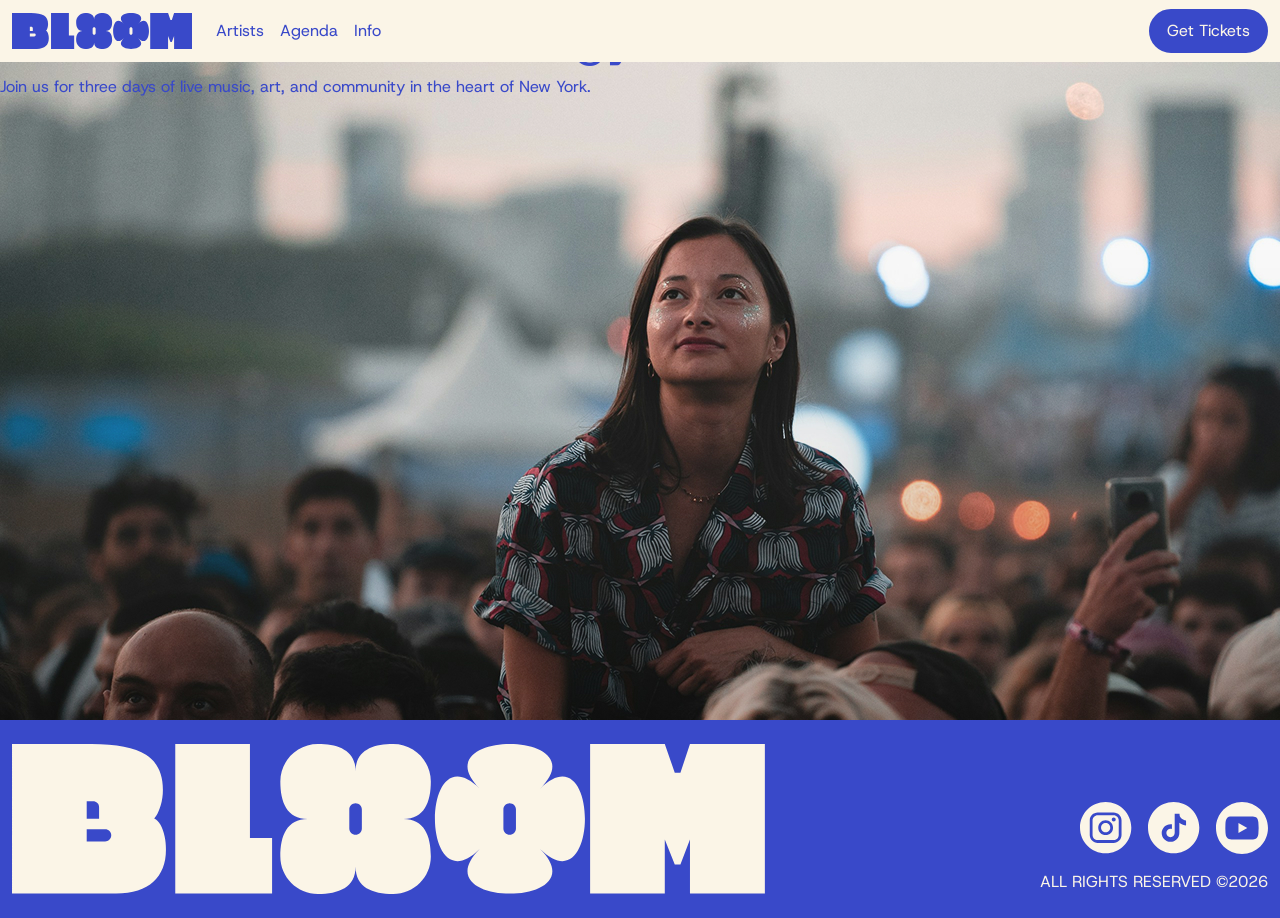
==== index.html @ 9904cdd7 "test message" ====
<!DOCTYPE html>
<html lang="en">
<head>
    <meta charset="UTF-8">
    <meta name="viewport" content="width=device-width, initial-scale=1.0">
    <title>Bloom Festival</title>
    <link rel="stylesheet" href="https://cdn.jsdelivr.net/npm/bootstrap@5.3.0/dist/css/bootstrap.min.css">
    <link rel="stylesheet" href="./css/styles.css">
</head>

<body>

  <!-- Nav -->
  <nav class="navbar navbar-expand-lg">
  <div class="container-fluid">
    <a class="navbar-brand" href="./index.html">
      <img  src="./assets/logo-sm-inverse.svg" alt="Bloom Festival logo">
    </a>
    <button class="navbar-toggler" type="button" data-bs-toggle="collapse" data-bs-target="#navbarNavAltMarkup" aria-controls="navbarNavAltMarkup" aria-expanded="false" aria-label="Toggle navigation">
      <span>
        <img class="icon-menu" src="./assets/menu-icon.svg" alt="Menu">
      </span>
    </button>
    <div class="collapse navbar-collapse" id="navbarNavAltMarkup">
      <div class="navbar-nav">
        <a class="nav-link" href="./artists.html">Artists</a>
        <a class="nav-link" href="./agenda.html">Agenda</a>
        <a class="nav-link" href="./info.html">Info</a>
      </div>
    </div>
  </div>
  <a class="navbar-button btn btn-primary" href="./tickets.html">Get Tickets</a>
</nav>

<!-- Main -->

<main>
  <section class="hero">
    <div class="hero-content">
      <h1 class="display-4">Music. Sun. Good energy.</h1>
      <p>Join us for three days of live music, art, and community in the heart of New York.</p>
    </div>
  </section>
</main>


<!-- Footer -->
<footer class="footer">
    <div class="container-fluid">
      <img class="footer-logo" src="./assets/logo-lg.svg" alt="Bloom Festival Logo">
      <div class="footer-content">
        <div class="social-icons">
          <img src="./assets/icon-instagram.svg" alt="Instagram">
          <img src="/assets/icon-tiktok.svg" alt="Tik Tok">
          <img src="./assets/icon-youtube.svg" alt="Youtube">
        </div>
        <p>ALL RIGHTS RESERVED ©2026</p>
      </div>
    </div>
</footer>

<script src="https://cdn.jsdelivr.net/npm/bootstrap@5.3.0/dist/js/bootstrap.bundle.min.js"></script>
</body>    
</html>
---- css/styles.css ----
/* Google Fonts font */

@import url('https://fonts.googleapis.com/css2?family=Host+Grotesk:ital,wght@0,300..800;1,300..800&display=swap');

/* Reset */

* {
  margin: 0;
  padding: 0;
  box-sizing: border-box;
}

/* Tokens */

:root {
    --color-bg: #FBF5E7;
    --color-bg-inverse: #3949C9;
    --color-text: #3949C9;
    --color-text-muted: #575757;
    --color-text-inverse: #FBF5E7;
    --color-border-inverse: #3949C9;
    --font-primary: "Host Grotesk", sans-serif;
    --border-radius-pill: 999px;
    --spacing-sm: 0.5rem;
    --spacing-md: 1rem;
    --spacing-lg: 1.5rem;
}

/* Body */

body {
    background-color: var(--color-bg);
    font-family: var(--font-primary);
    color: var(--color-text);
}

/* Button Primary */
.btn-primary {
    background-color: var(--color-bg-inverse);
    color: var(--color-text-inverse);
    font-family: var(--font-primary);
    padding: var(--spacing-sm) var(--spacing-md);
    border-radius: var(--border-radius-pill); 
    border: solid 2px var(--color-border-inverse);
    text-wrap: nowrap;
}

.btn-primary:hover {
    background-color: var(--color-bg);
    color: var(--color-text);
}

/* Nav */

.navbar {
    background-color: var(--color-bg);
    position: absolute;
}

.nav-link {
    color: var(--color-text);
    text-align: center;
}

.nav-link:hover {
    text-decoration: underline;
    color: var(--color-text);
}

.navbar-button {
    width: 100%;
    margin-top: var(--spacing-sm);
    border-radius: 0;
}

.navbar-toggler {
    padding: 0;
    border: none;
}

.navbar-toggler:focus{
    border: none;
    box-shadow: none;
}



@media (min-width: 1024px){
    .navbar {
        width: 100%;
    }

    .navbar-button {
        width: auto;
    }

    .navbar-button {
        border-radius: var(--border-radius-pill);
        margin-right: 12px;
        margin-top: 0;
    }
}

/* Footer */

.footer {
    background-color: var(--color-bg-inverse);
    padding: var(--spacing-lg) 0;
}

.footer-logo {
    width: 100%;
}

.footer-content{
    display: flex;
    flex-direction: column;
    justify-content: center;
    padding-top: var(--spacing-md);
}

.social-icons{
    display: flex;
    flex-direction: row;
    gap: var(--spacing-md);
    align-items: center;
    justify-content: center;
}

.footer-content p{
    color: var(--color-text-inverse);
    margin-top: var(--spacing-md);
    text-align: center;
    margin-bottom: 0;
}

@media (min-width: 1024px) {
    .footer .container-fluid {
        display: flex;
        direction: row;
        justify-content: space-between;
        align-items: flex-end;
    }

    .footer-logo{
        width: 60%;
    }

    .footer-content {
        align-items: flex-end;
        padding-top: 0;
    }

    .footer-content p {
        text-align: right;
    }
}

.hero {
    background-image: url(../assets/home-hero-image.jpg);
    height: 80vh;
}
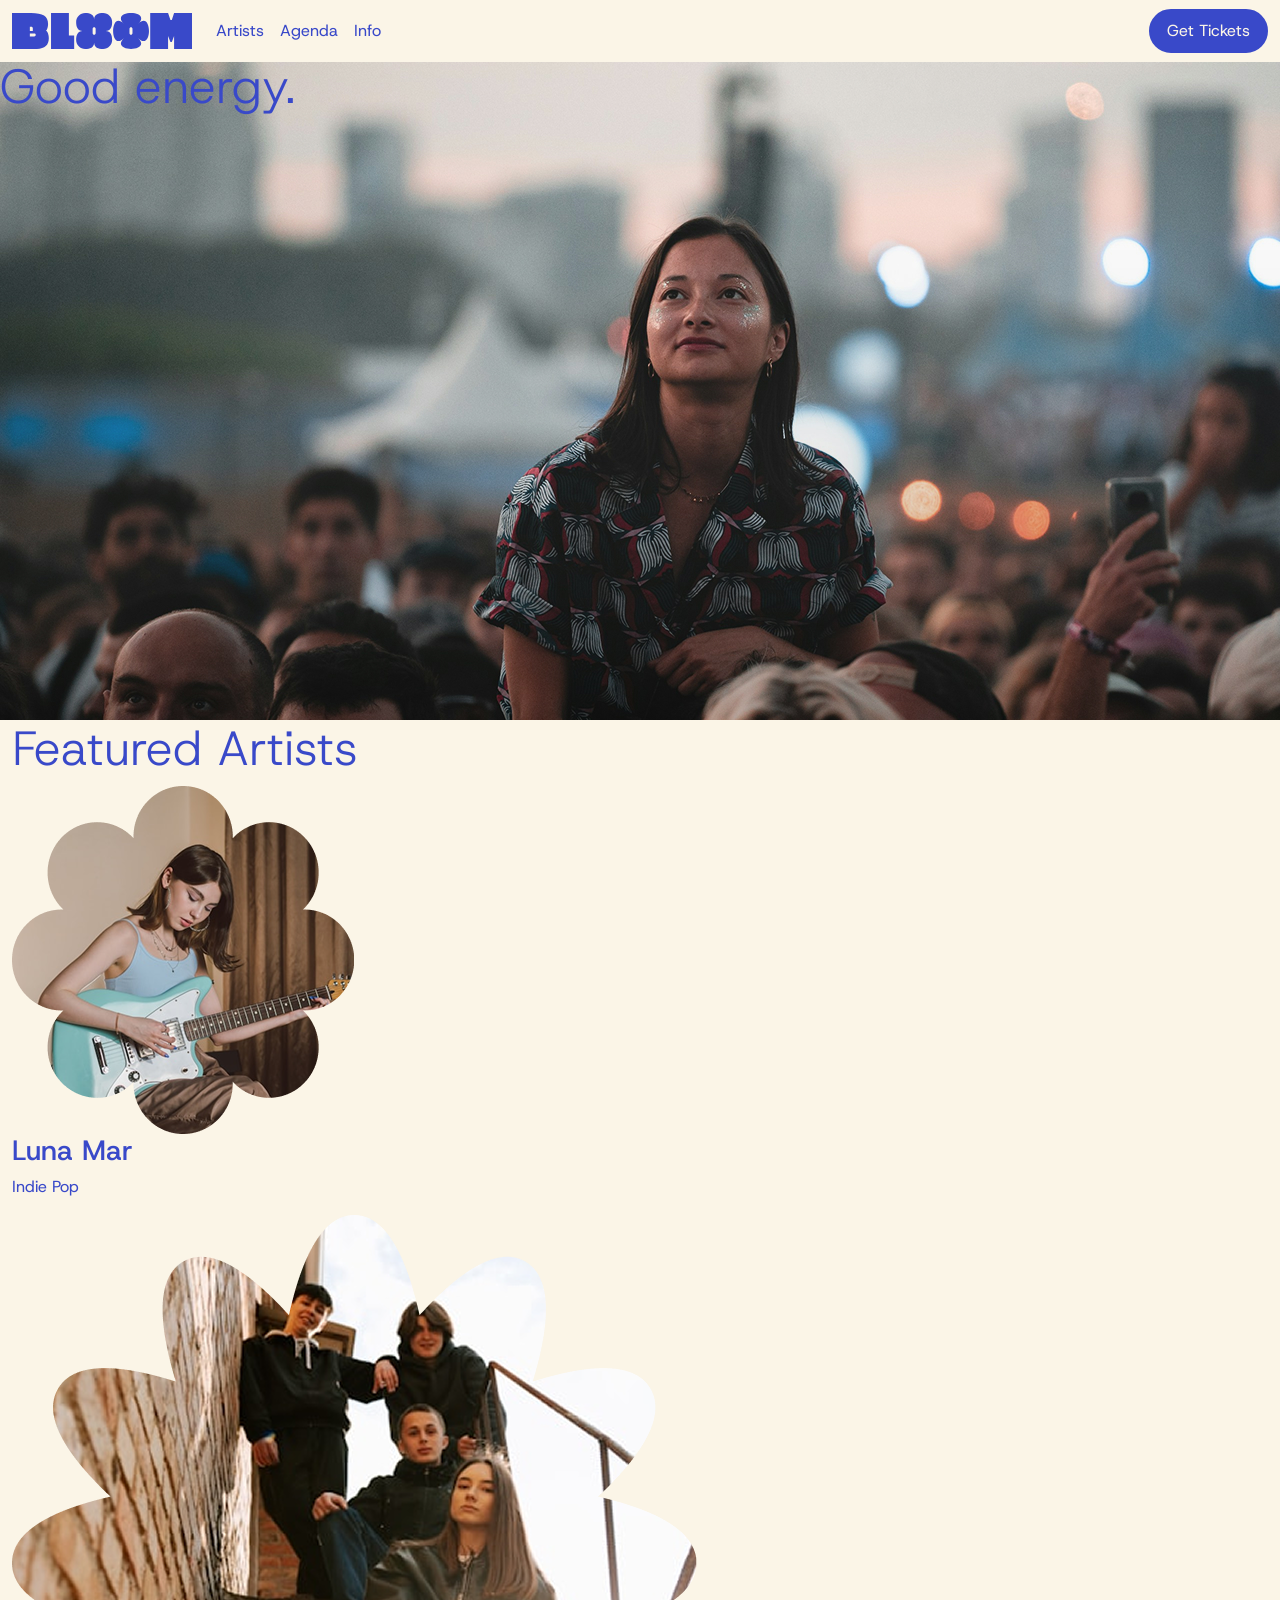
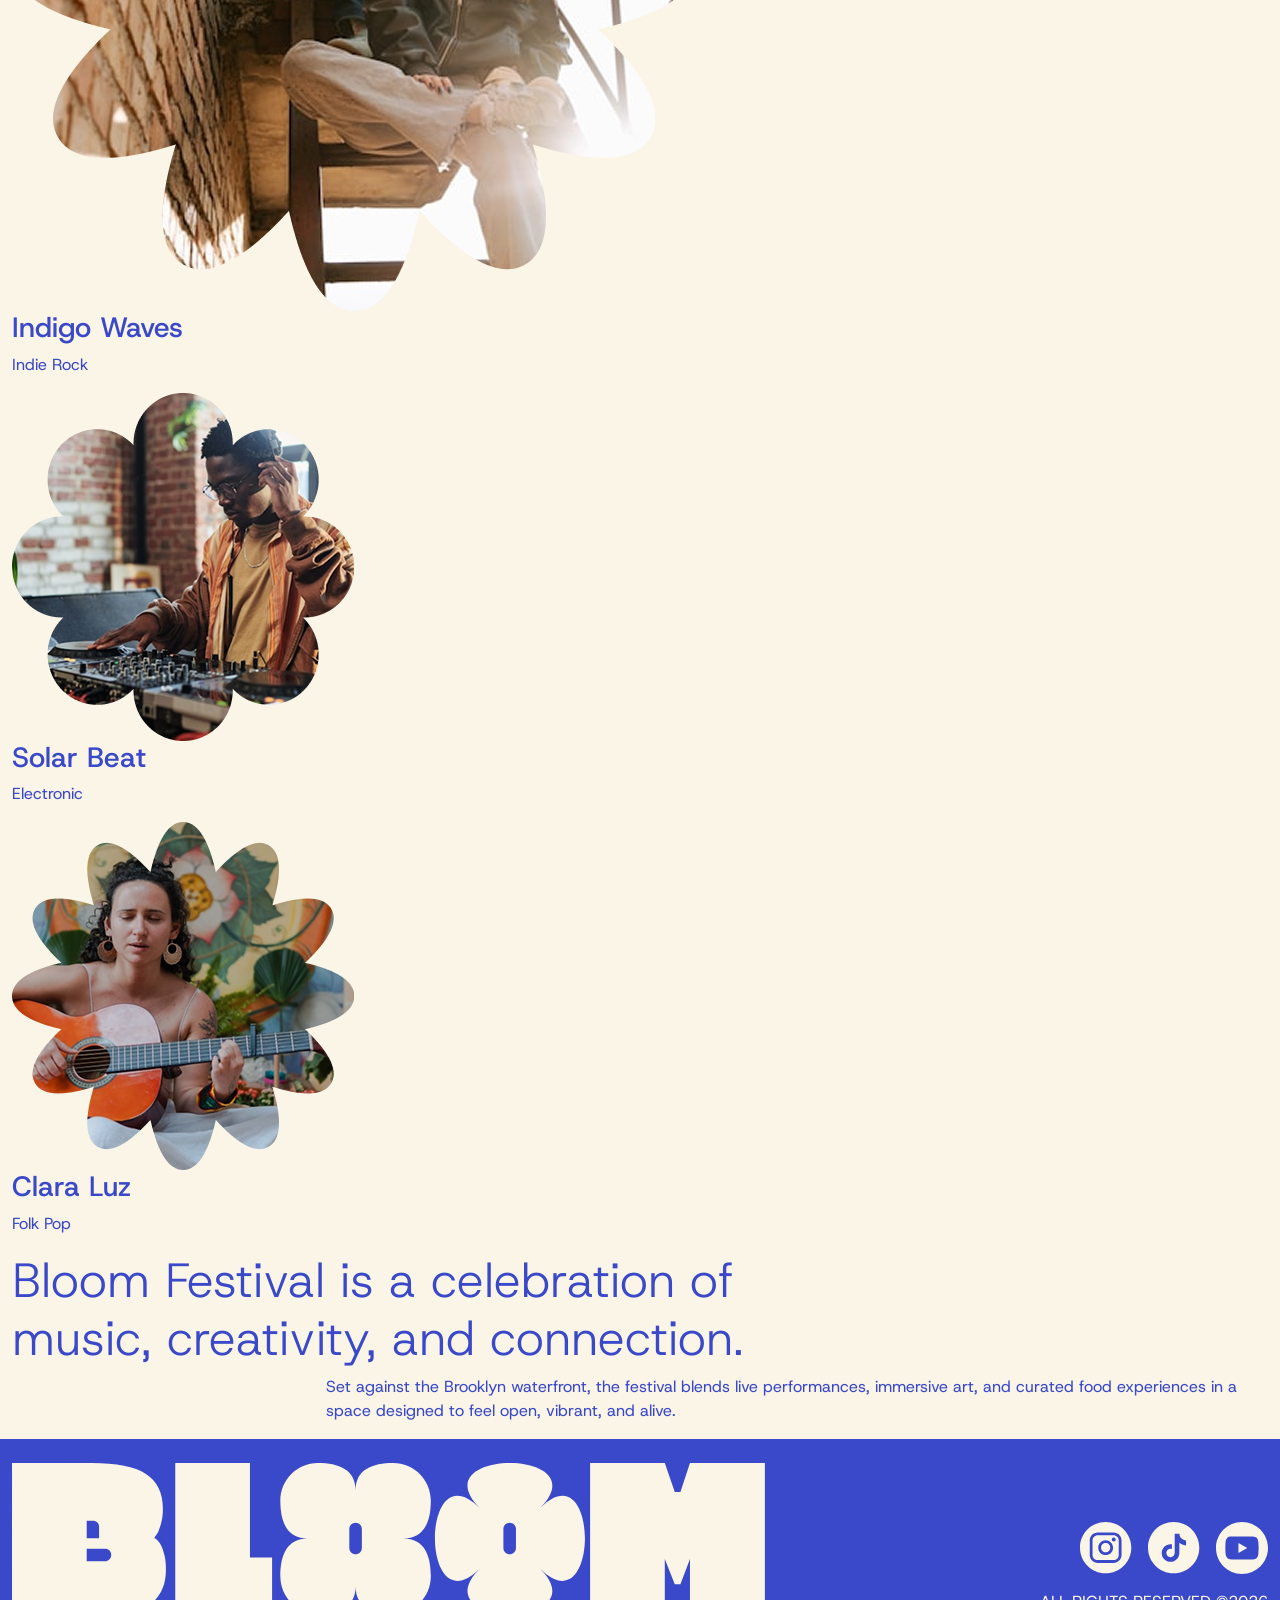
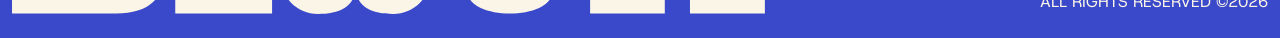
==== commit 70af8daa: "added hero, artists and about section to index. created card and grid component" ====
--- a/index.html
+++ b/index.html
@@ -37,8 +37,63 @@
 <main>
   <section class="hero">
     <div class="hero-content">
-      <h1 class="display-4">Music. Sun. Good energy.</h1>
-      <p>Join us for three days of live music, art, and community in the heart of New York.</p>
+      <div class="row">
+        <div class="col-sm-3">
+          <h1 class="display-5">Music. Sun. Good energy.</h1>
+        </div>
+        <div class="col-sm-9">
+          <p>Join us for three days of live music, art, and community in the heart of New York. Bloom Festival brings together emerging artists in an experience designed to reconnect you with what matters.</p>
+        </div>
+      </div>
+    </div>
+  </section>
+
+  <section class="artists-section">
+    <div class="container-fluid">
+      <h2 class="display-5">Featured Artists</h2>
+
+      <div class="artists-grid">
+
+        <div class="artist-card artist-card--rounded">
+          <img src="./assets/luna-mar.png" alt="Luna Mar">
+          <div class="artist-card-description">
+            <h3>Luna Mar</h3>
+            <p>Indie Pop</p>
+          </div>
+        </div>
+
+        <div class="artist-card artist-card--rounded">
+          <img src="./assets/indigo-waves.png" alt="Indigo Waves">
+          <div class="artist-card-description">
+            <h3>Indigo Waves</h3>
+            <p>Indie Rock</p>
+          </div>
+        </div>
+
+        <div class="artist-card artist-card--rounded">
+          <img src="./assets/solar-beat.png" alt="Solar Beat">
+          <div class="artist-card-description">
+            <h3>Solar Beat</h3>
+            <p>Electronic</p>
+          </div>
+        </div>
+        
+        <div class="artist-card artist-card--rounded">
+          <img src="./assets/clara-luz.png" alt="Clara Luz">
+          <div class="artist-card-description">
+            <h3>Clara Luz</h3>
+            <p>Folk Pop</p>
+          </div>
+        </div>
+
+      </div>
+    </div>
+  </section>
+
+  <section class="about-section">
+    <div class="container-fluid">
+      <h2 class="col-sm-8 display-5">Bloom Festival is a celebration of music, creativity, and connection.</h2>
+     <p class="offset-lg-3">Set against the Brooklyn waterfront, the festival blends live performances, immersive art, and curated food experiences in a space designed to feel open, vibrant, and alive.</p>
     </div>
   </section>
 </main>
--- a/css/styles.css
+++ b/css/styles.css
@@ -1,162 +1,154 @@
 /* Google Fonts font */
-
-@import url('https://fonts.googleapis.com/css2?family=Host+Grotesk:ital,wght@0,300..800;1,300..800&display=swap');
-
+@import url("https://fonts.googleapis.com/css2?family=Host+Grotesk:ital,wght@0,300..800;1,300..800&display=swap");
 /* Reset */
-
 * {
   margin: 0;
   padding: 0;
   box-sizing: border-box;
 }
 
-/* Tokens */
-
-:root {
-    --color-bg: #FBF5E7;
-    --color-bg-inverse: #3949C9;
-    --color-text: #3949C9;
-    --color-text-muted: #575757;
-    --color-text-inverse: #FBF5E7;
-    --color-border-inverse: #3949C9;
-    --font-primary: "Host Grotesk", sans-serif;
-    --border-radius-pill: 999px;
-    --spacing-sm: 0.5rem;
-    --spacing-md: 1rem;
-    --spacing-lg: 1.5rem;
+/* Base document style */
+body {
+  background-color: var(--color-bg);
+  font-family: var(--font-primary);
+  color: var(--color-text);
 }
 
-/* Body */
-
-body {
-    background-color: var(--color-bg);
-    font-family: var(--font-primary);
-    color: var(--color-text);
-}
-
-/* Button Primary */
-.btn-primary {
-    background-color: var(--color-bg-inverse);
-    color: var(--color-text-inverse);
-    font-family: var(--font-primary);
-    padding: var(--spacing-sm) var(--spacing-md);
-    border-radius: var(--border-radius-pill); 
-    border: solid 2px var(--color-border-inverse);
-    text-wrap: nowrap;
-}
-
-.btn-primary:hover {
-    background-color: var(--color-bg);
-    color: var(--color-text);
+/* Tokens */
+:root {
+  --color-bg: #FBF5E7;
+  --color-bg-inverse: #3949C9;
+  --color-text: #3949C9;
+  --color-text-muted: #575757;
+  --color-text-inverse: #FBF5E7;
+  --color-border-inverse: #3949C9;
+  --font-primary: "Host Grotesk", sans-serif;
+  --border-radius-pill: 999px;
+  --spacing-sm: 0.5rem;
+  --spacing-md: 1rem;
+  --spacing-lg: 1.5rem;
 }
 
 /* Nav */
+.navbar {
+  background-color: var(--color-bg);
+  position: fixed;
+  top: 0;
+  width: 100%;
+  z-index: 100;
+}
 
-.navbar {
-    background-color: var(--color-bg);
-    position: absolute;
+.navbar-expand-lg {
+  padding-bottom: 0;
 }
 
 .nav-link {
-    color: var(--color-text);
-    text-align: center;
+  color: var(--color-text);
+  text-align: center;
 }
-
 .nav-link:hover {
-    text-decoration: underline;
-    color: var(--color-text);
+  text-decoration: underline;
+  color: var(--color-text);
 }
 
 .navbar-button {
-    width: 100%;
-    margin-top: var(--spacing-sm);
-    border-radius: 0;
+  width: 100%;
+  margin-top: var(--spacing-sm);
+  border-radius: 0;
 }
 
 .navbar-toggler {
-    padding: 0;
-    border: none;
+  padding: 0;
+  border: none;
+}
+.navbar-toggler:focus {
+  border: none;
+  box-shadow: none;
 }
 
-.navbar-toggler:focus{
-    border: none;
-    box-shadow: none;
+@media (min-width: 1024px) {
+  .navbar {
+    width: 100%;
+  }
+  .navbar-button {
+    width: auto;
+  }
+  .navbar-button {
+    border-radius: var(--border-radius-pill);
+    margin-right: 12px;
+    margin-top: 0;
+  }
+  .navbar-expand-lg {
+    padding-bottom: var(--bs-navbar-padding-y);
+  }
 }
-
-
-
-@media (min-width: 1024px){
-    .navbar {
-        width: 100%;
-    }
-
-    .navbar-button {
-        width: auto;
-    }
-
-    .navbar-button {
-        border-radius: var(--border-radius-pill);
-        margin-right: 12px;
-        margin-top: 0;
-    }
-}
-
 /* Footer */
-
 .footer {
-    background-color: var(--color-bg-inverse);
-    padding: var(--spacing-lg) 0;
+  background-color: var(--color-bg-inverse);
+  padding: var(--spacing-lg) 0;
 }
 
 .footer-logo {
-    width: 100%;
+  width: 100%;
 }
 
-.footer-content{
-    display: flex;
-    flex-direction: column;
-    justify-content: center;
-    padding-top: var(--spacing-md);
+.footer-content {
+  display: flex;
+  flex-direction: column;
+  justify-content: center;
+  padding-top: var(--spacing-md);
+}
+.footer-content p {
+  color: var(--color-text-inverse);
+  margin-top: var(--spacing-md);
+  text-align: center;
+  margin-bottom: 0;
 }
 
-.social-icons{
-    display: flex;
-    flex-direction: row;
-    gap: var(--spacing-md);
-    align-items: center;
-    justify-content: center;
-}
-
-.footer-content p{
-    color: var(--color-text-inverse);
-    margin-top: var(--spacing-md);
-    text-align: center;
-    margin-bottom: 0;
+.social-icons {
+  display: flex;
+  flex-direction: row;
+  gap: var(--spacing-md);
+  align-items: center;
+  justify-content: center;
 }
 
 @media (min-width: 1024px) {
-    .footer .container-fluid {
-        display: flex;
-        direction: row;
-        justify-content: space-between;
-        align-items: flex-end;
-    }
-
-    .footer-logo{
-        width: 60%;
-    }
-
-    .footer-content {
-        align-items: flex-end;
-        padding-top: 0;
-    }
-
-    .footer-content p {
-        text-align: right;
-    }
+  .footer .container-fluid {
+    display: flex;
+    direction: row;
+    justify-content: space-between;
+    align-items: flex-end;
+  }
+  .footer-logo {
+    width: 60%;
+  }
+  .footer-content {
+    align-items: flex-end;
+    padding-top: 0;
+  }
+  .footer-content p {
+    text-align: right;
+  }
+}
+/* Button Primary */
+.btn-primary {
+  background-color: var(--color-bg-inverse);
+  color: var(--color-text-inverse);
+  font-family: var(--font-primary);
+  padding: var(--spacing-sm) var(--spacing-md);
+  border-radius: var(--border-radius-pill);
+  border: solid 2px var(--color-border-inverse);
+  text-wrap: nowrap;
+}
+.btn-primary:hover {
+  background-color: var(--color-bg);
+  color: var(--color-text);
 }
 
 .hero {
-    background-image: url(../assets/home-hero-image.jpg);
-    height: 80vh;
-}+  background-image: url(../assets/home-hero-image.jpg);
+  height: 80vh;
+}
+
+/*# sourceMappingURL=styles.css.map */
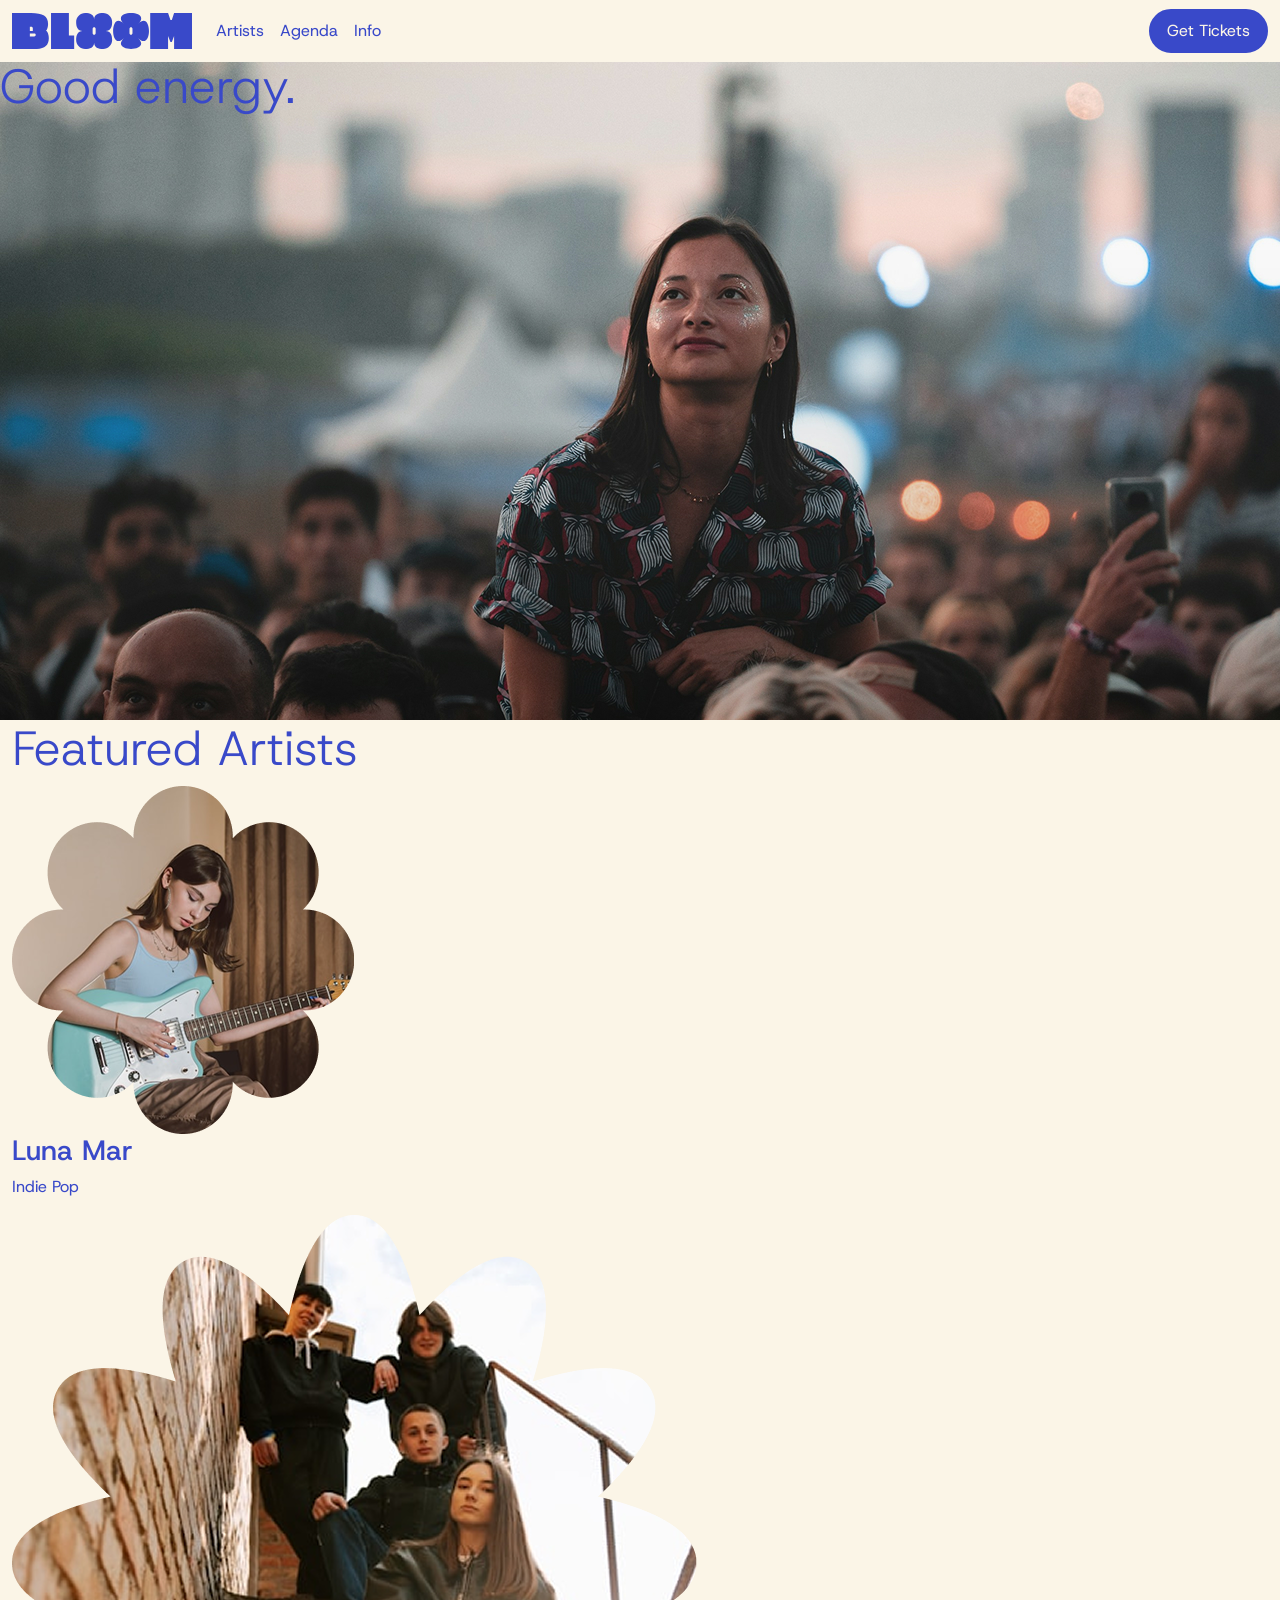
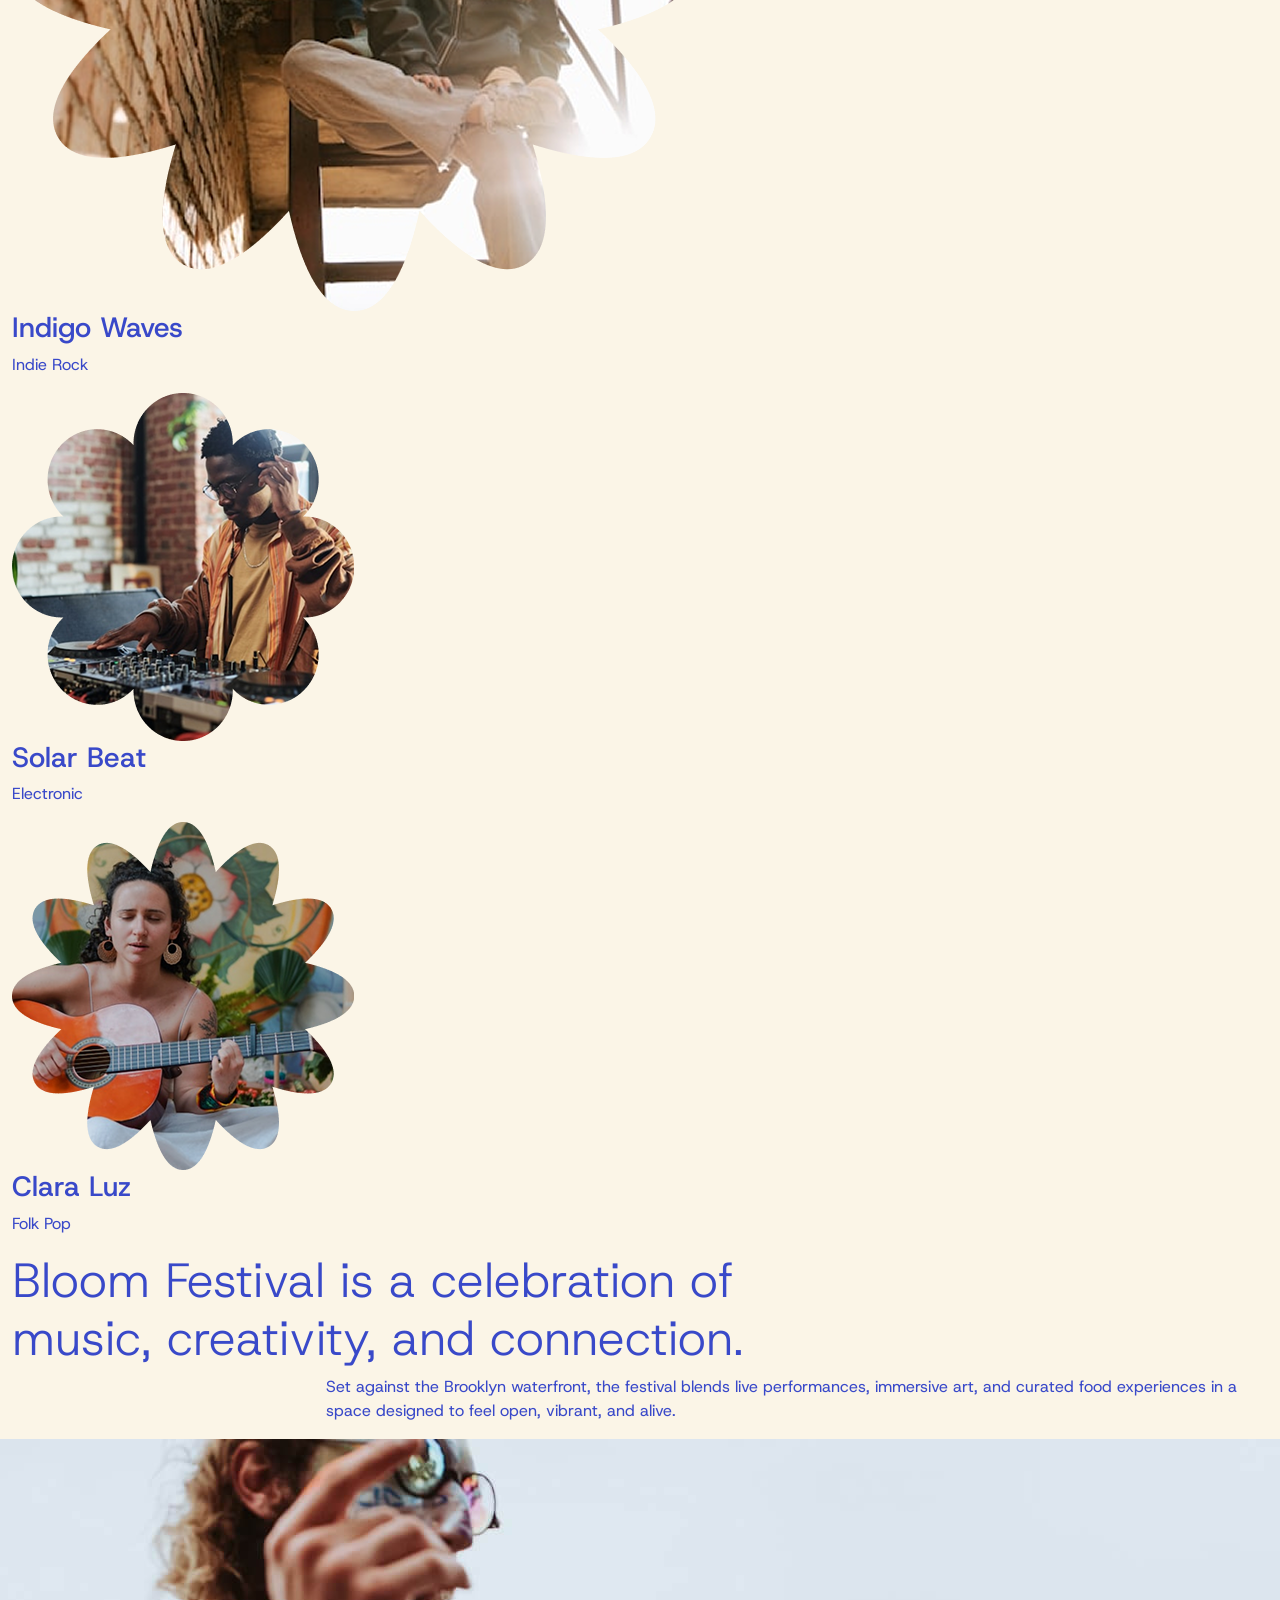
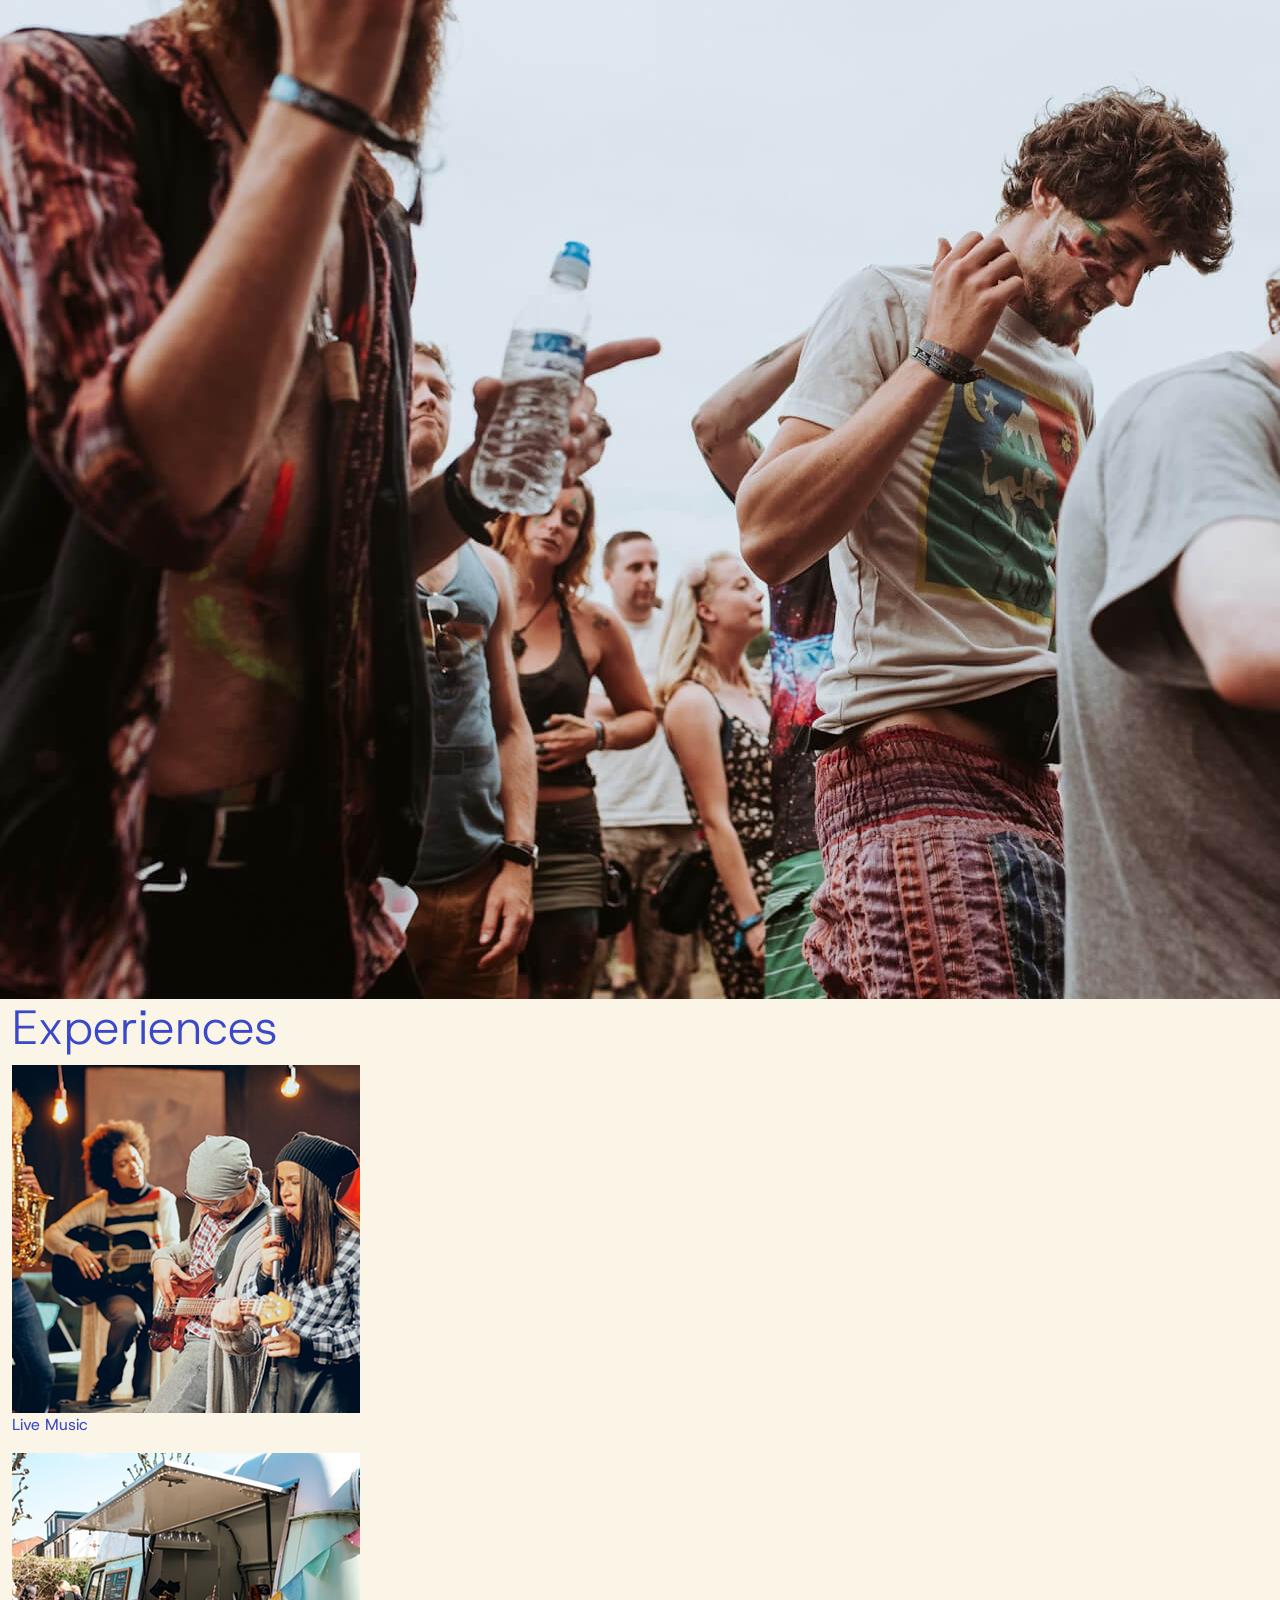
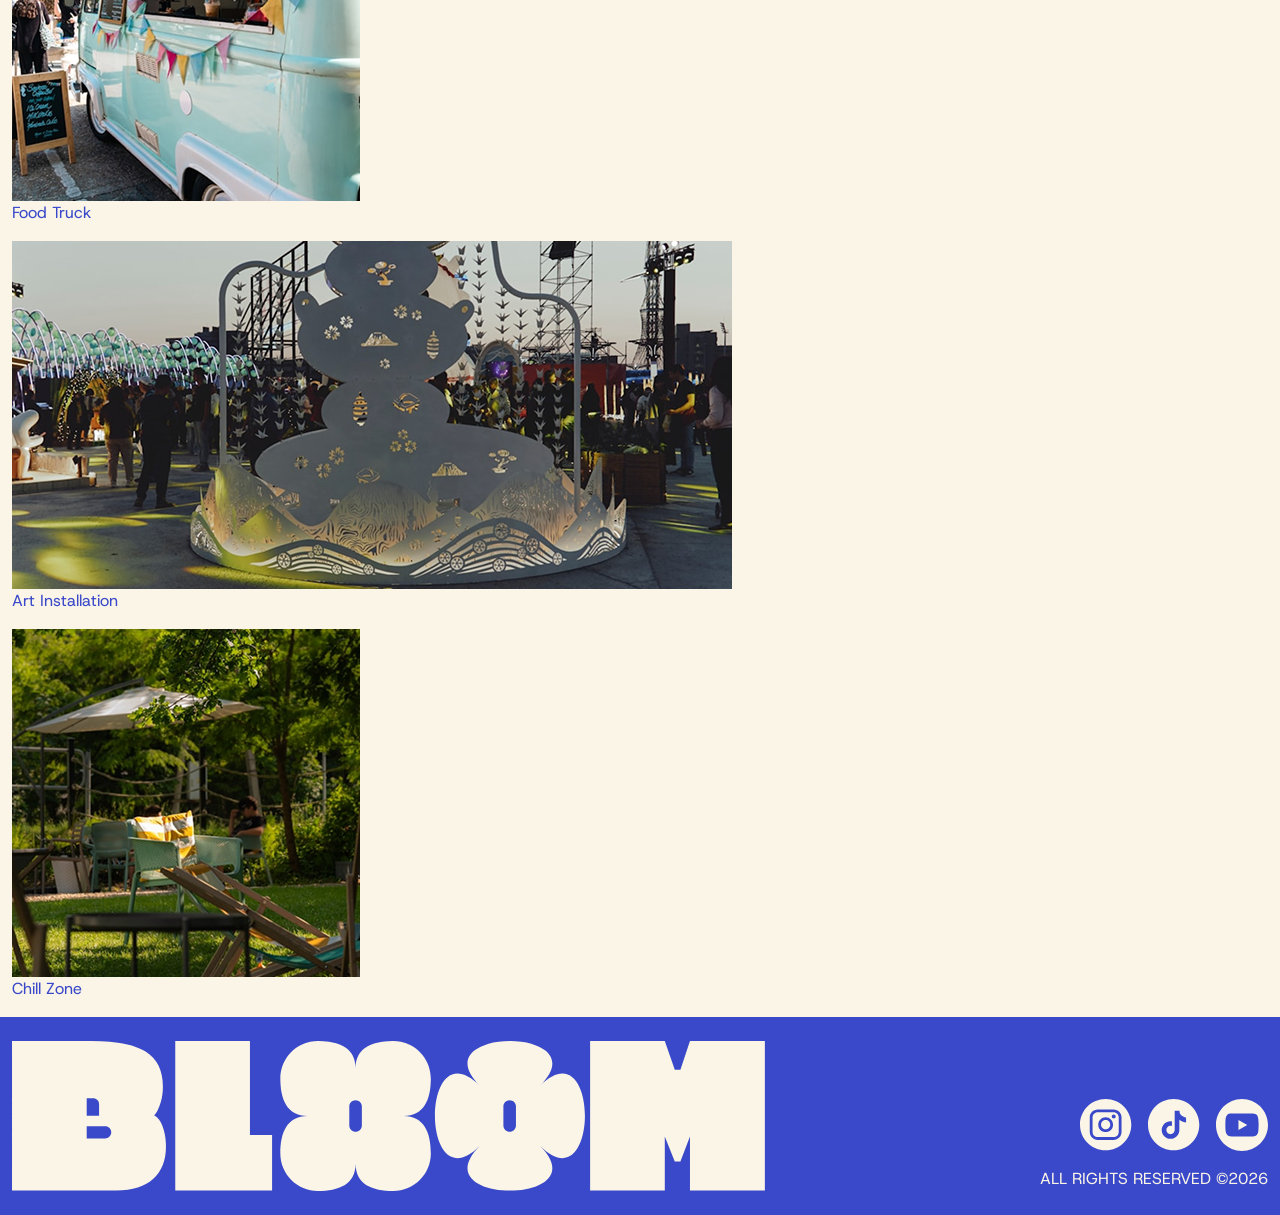
==== commit 3a3ef1b1: "adds all styles and sections for index. fix in mobile nav button" ====
--- a/index.html
+++ b/index.html
@@ -96,6 +96,41 @@
      <p class="offset-lg-3">Set against the Brooklyn waterfront, the festival blends live performances, immersive art, and curated food experiences in a space designed to feel open, vibrant, and alive.</p>
     </div>
   </section>
+
+  <section class="visual-section">
+    <img src="./assets/home-visual.jpg" alt="">
+  </section>
+
+  <section class="experiences-section">
+    <div class="container-fluid">
+      <h2 class="display-5">Experiences</h2>
+      <div class="experiences-grid">
+        <div class="experience-item--music">
+          <img src="./assets/experiences-live-music.jpg" alt="Live Music">
+          <p>Live Music</p>
+        </div>
+
+        <div class="experience-item--food">
+          <img src="./assets/experiences-food-truck.jpg" alt="Food Truck">
+          <p>Food Truck</p>
+        </div>
+
+        <div class="experience-item--art">
+          <img src="./assets/experiences-art-installation.jpg" alt="Art Installation">
+          <p>Art Installation</p>
+        </div>
+
+        <div class="experience-item--chill">
+          <img src="./assets/experiences-chill-zone.jpg" alt="Chill Zone">
+          <p>Chill Zone</p>
+        </div>
+
+      </div>
+    </div>
+
+  </section>
+
+
 </main>
 
 
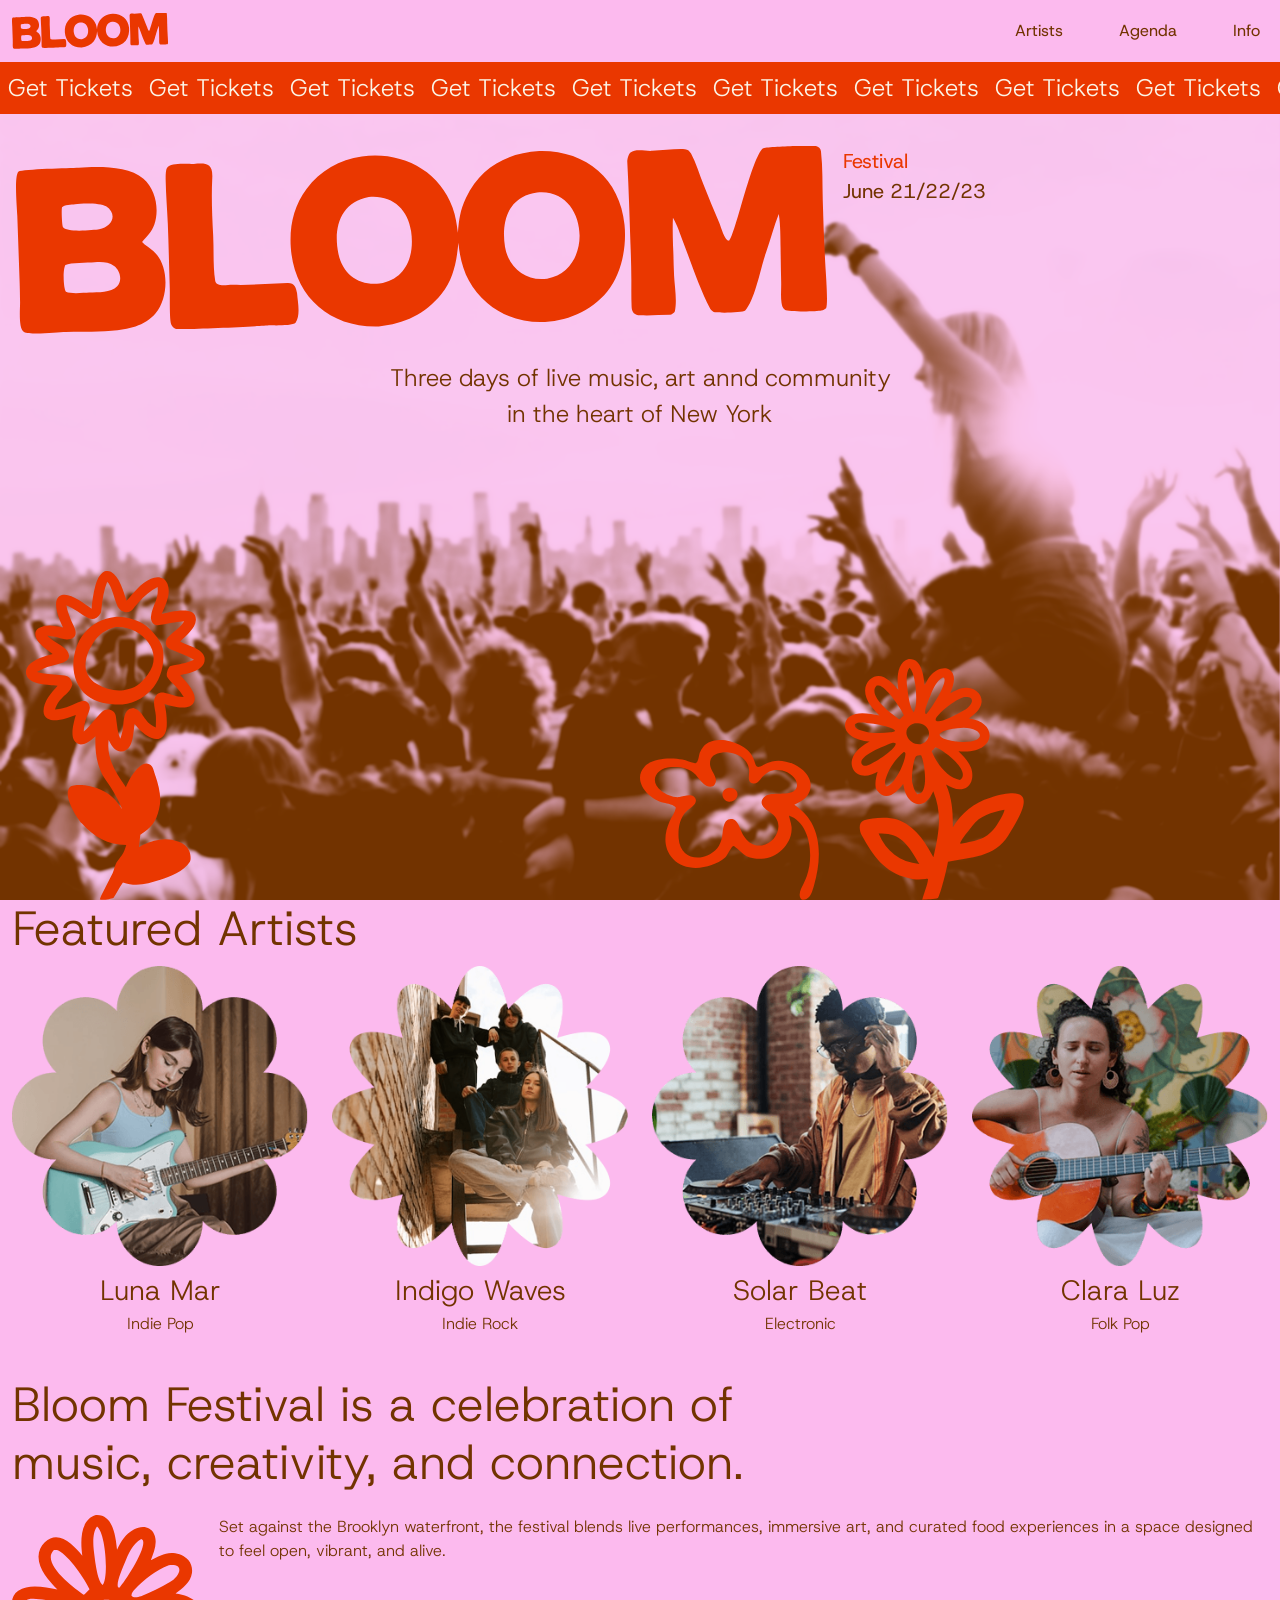
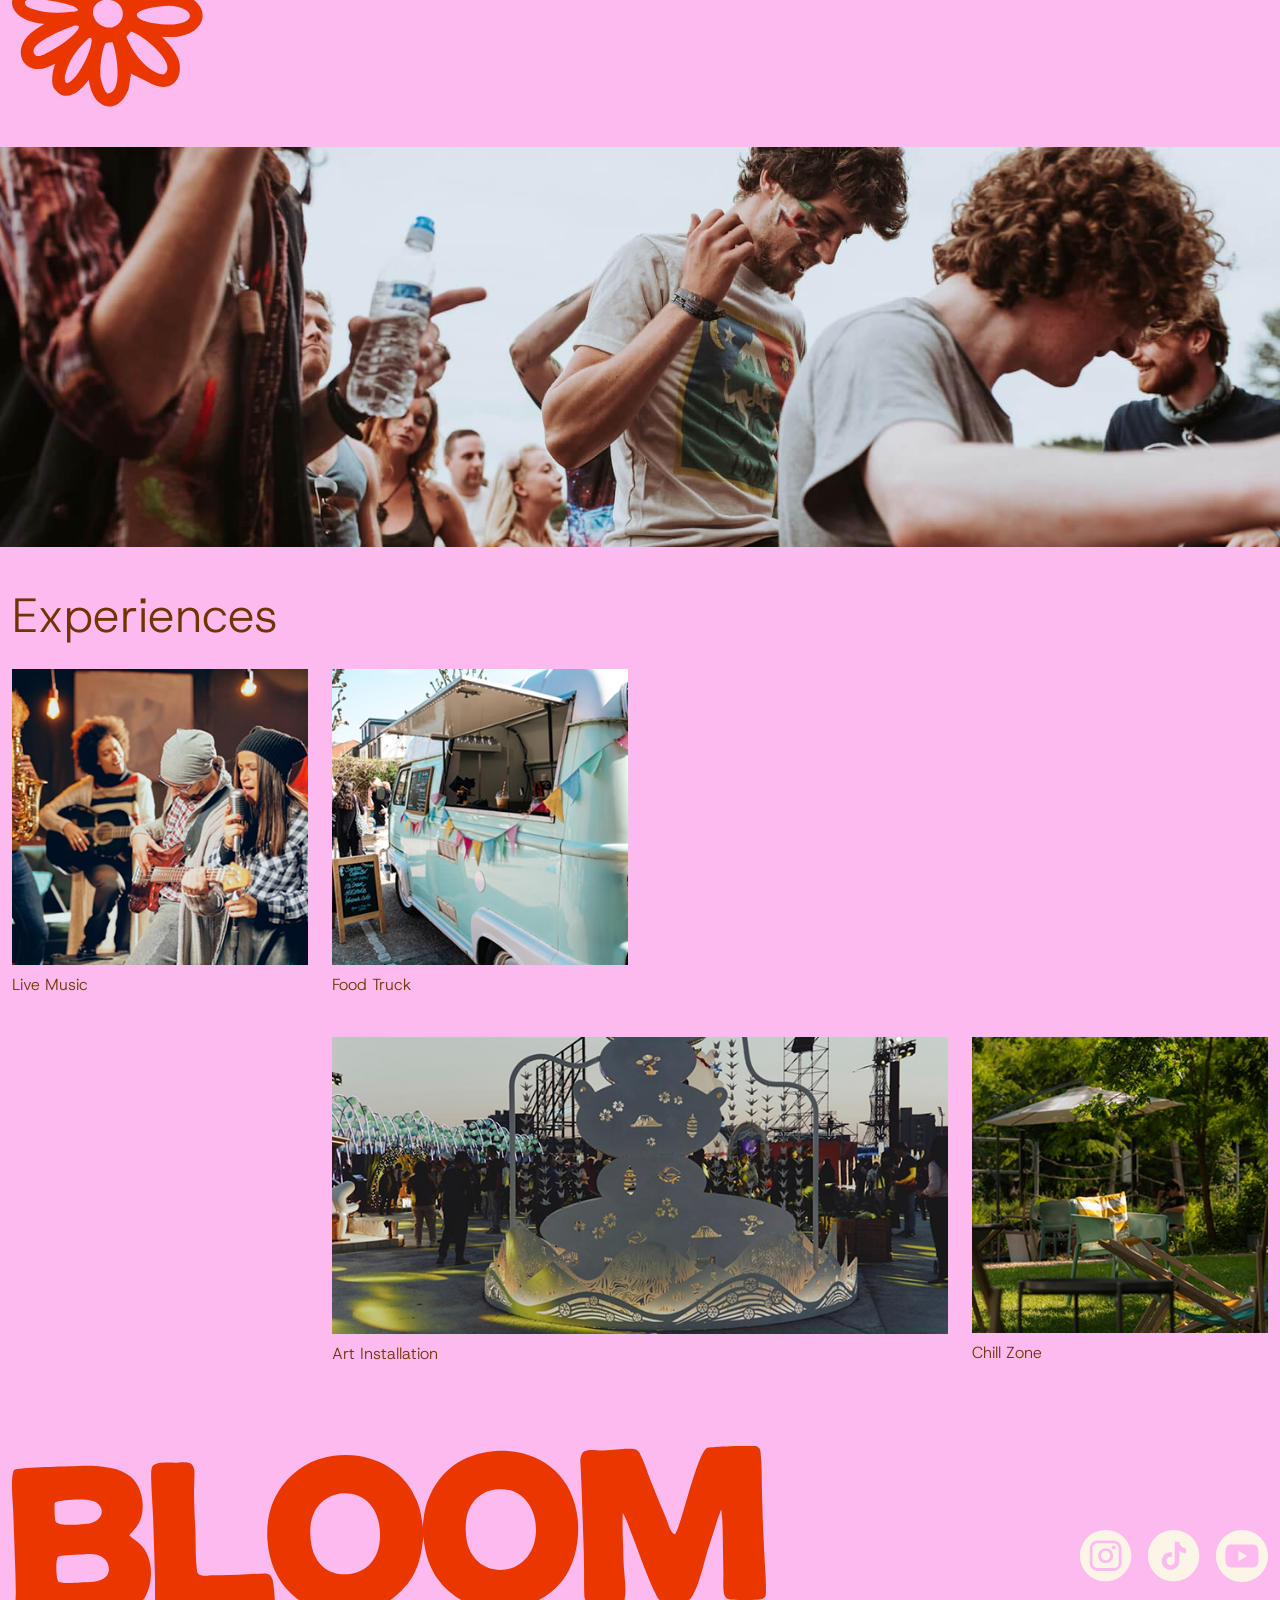
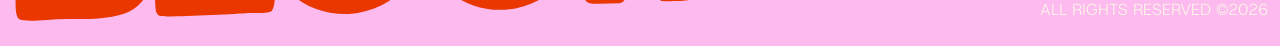
==== commit efb12a26: "updates nav style" ====
--- a/index.html
+++ b/index.html
@@ -10,7 +10,8 @@
 
 <body>
 
-  <!-- Nav -->
+<!-- Nav -->
+<header class="site-header">
   <nav class="navbar navbar-expand-lg">
   <div class="container-fluid">
     <a class="navbar-brand" href="./index.html">
@@ -28,24 +29,66 @@
         <a class="nav-link" href="./info.html">Info</a>
       </div>
     </div>
+  </nav>
+  
   </div>
-  <a class="navbar-button btn btn-primary" href="./tickets.html">Get Tickets</a>
-</nav>
+  <div class="tickets-marquee">
+  <a href="./tickets.html" class="tickets-marquee-track">
+    <span>Get Tickets</span>
+    <span>Get Tickets</span>
+    <span>Get Tickets</span>
+    <span>Get Tickets</span>
+    <span>Get Tickets</span>
+    <span>Get Tickets</span>
+    <span>Get Tickets</span>
+    <span>Get Tickets</span>
+    <span>Get Tickets</span>
+    <span>Get Tickets</span>
+    <span>Get Tickets</span>
+    <span>Get Tickets</span>
+    <span>Get Tickets</span>
+    <span>Get Tickets</span>
+    <span>Get Tickets</span>
+    <span>Get Tickets</span>
+    <span>Get Tickets</span>
+    <span>Get Tickets</span>
+    <span>Get Tickets</span>
+    <span>Get Tickets</span>
+    <span>Get Tickets</span>
+    <span>Get Tickets</span>
+    <span>Get Tickets</span>
+    <span>Get Tickets</span>
+    <span>Get Tickets</span>
+    <span>Get Tickets</span>
+    <span>Get Tickets</span>
+    <span>Get Tickets</span>
+    <span>Get Tickets</span>
+    <span>Get Tickets</span>
+    <span>Get Tickets</span>
+    <span>Get Tickets</span>
+    <span>Get Tickets</span>
+    <span>Get Tickets</span>
+    <span>Get Tickets</span>
+  </a>
+</div>
+</header>
 
 <!-- Main -->
 
 <main>
   <section class="hero">
-    <div class="hero-content">
-      <div class="row">
-        <div class="col-sm-3">
-          <h1 class="display-5">Music. Sun. Good energy.</h1>
-        </div>
-        <div class="col-sm-9">
-          <p>Join us for three days of live music, art, and community in the heart of New York. Bloom Festival brings together emerging artists in an experience designed to reconnect you with what matters.</p>
-        </div>
-      </div>
-    </div>
+      <img src="./assets/flower-1.svg" class="hero-decoration hero-decoration-1" aria-hidden="true">
+      <img src="./assets/flower-2.svg" class="hero-decoration hero-decoration-2" aria-hidden="true">
+      <img src="./assets/flower-3.svg" class="hero-decoration hero-decoration-3" aria-hidden="true">
+
+      <div class="hero-top">
+        <img src="./assets/logo-lg.svg" alt="Bloom Logo" class="hero-logo">
+        <div class="hero-dates">
+          <span class="hero-dates-label">Festival</span>
+          <span class="hero-dates-value">June 21/22/23</span>
+        </div>
+      </div>
+      <p class="hero-tagline">Three days of live music, art annd community <br> in the heart of New York</p>
   </section>
 
   <section class="artists-section">
@@ -93,7 +136,11 @@
   <section class="about-section">
     <div class="container-fluid">
       <h2 class="col-sm-8 display-5">Bloom Festival is a celebration of music, creativity, and connection.</h2>
-     <p class="offset-lg-3">Set against the Brooklyn waterfront, the festival blends live performances, immersive art, and curated food experiences in a space designed to feel open, vibrant, and alive.</p>
+<div class="d-flex justify-content-end align-items-start gap-3 mt-4">
+            <img src="./assets/flower-icon.svg" alt="Flower icon" class="about-icon">
+            <p>Set against the Brooklyn waterfront, the festival blends live performances, immersive art, and curated food experiences in a space designed to feel open, vibrant, and alive.</p>
+        </div>
+    </div>
     </div>
   </section>
 
--- a/css/styles.css
+++ b/css/styles.css
@@ -1,5 +1,9 @@
 /* Google Fonts font */
 @import url("https://fonts.googleapis.com/css2?family=Host+Grotesk:ital,wght@0,300..800;1,300..800&display=swap");
+h1, h2, h3, h4, h5, h6, p {
+  font-weight: 300;
+}
+
 /* Reset */
 * {
   margin: 0;
@@ -9,52 +13,62 @@
 
 /* Base document style */
 body {
-  background-color: var(--color-bg);
+  background-color: var(--color-bg-pink);
   font-family: var(--font-primary);
   color: var(--color-text);
+  padding-top: 102px;
+}
+@media (min-width: 1024px) {
+  body {
+    padding-top: 68px;
+  }
 }
 
 /* Tokens */
 :root {
-  --color-bg: #FBF5E7;
-  --color-bg-inverse: #3949C9;
-  --color-text: #3949C9;
-  --color-text-muted: #575757;
+  --color-bg-beige: #FBF5E7;
+  --color-bg-orange: #EA3700;
+  --color-bg-pink: #FCBAEE;
+  --color-text: #723300;
   --color-text-inverse: #FBF5E7;
-  --color-border-inverse: #3949C9;
+  --color-border-orange: #EA3700;
+  --color-border-brown: #723300;
   --font-primary: "Host Grotesk", sans-serif;
   --border-radius-pill: 999px;
-  --spacing-sm: 0.5rem;
-  --spacing-md: 1rem;
-  --spacing-lg: 1.5rem;
+  --spacing-sm: 0.5rem; /* 8px */
+  --spacing-md: 1rem; /* 16px */
+  --spacing-lg: 1.5rem; /* 24px */
+  --spacing-xl: 2.5rem; /* 40px */
 }
 
 /* Nav */
-.navbar {
-  background-color: var(--color-bg);
+.site-header {
+  display: flex;
+  flex-direction: column;
   position: fixed;
   top: 0;
+  left: 0;
   width: 100%;
   z-index: 100;
 }
 
+.navbar {
+  background-color: var(--color-bg-pink);
+  width: 100%;
+}
+
 .navbar-expand-lg {
-  padding-bottom: 0;
+  padding-bottom: var(--spacing-sm);
 }
 
 .nav-link {
   color: var(--color-text);
   text-align: center;
+  font-size: 1.5rem;
 }
 .nav-link:hover {
   text-decoration: underline;
   color: var(--color-text);
-}
-
-.navbar-button {
-  width: 100%;
-  margin-top: var(--spacing-sm);
-  border-radius: 0;
 }
 
 .navbar-toggler {
@@ -70,16 +84,53 @@
   .navbar {
     width: 100%;
   }
-  .navbar-button {
-    width: auto;
-  }
-  .navbar-button {
-    border-radius: var(--border-radius-pill);
-    margin-right: 12px;
-    margin-top: 0;
-  }
   .navbar-expand-lg {
     padding-bottom: var(--bs-navbar-padding-y);
+  }
+  .navbar-collapse {
+    flex-grow: 0;
+    margin-left: auto;
+  }
+  .navbar-nav {
+    gap: var(--spacing-xl);
+  }
+  .nav-link {
+    font-size: 1rem;
+  }
+}
+.tickets-marquee {
+  background-color: var(--color-bg-orange);
+  width: 100%;
+  overflow: hidden;
+}
+
+.tickets-marquee-track {
+  display: flex;
+  width: max-content;
+  text-decoration: none;
+  animation: marquee-scroll 40s linear infinite;
+}
+.tickets-marquee-track span {
+  color: var(--color-text-inverse);
+  font-family: var(--font-primary);
+  white-space: nowrap;
+  padding: var(--spacing-sm) var(--spacing-sm);
+  font-size: 24px;
+  font-weight: 300;
+}
+.tickets-marquee-track span:hover {
+  text-decoration: underline;
+}
+.tickets-marquee-track:hover {
+  animation-play-state: paused;
+}
+
+@keyframes marquee-scroll {
+  from {
+    transform: translateX(0);
+  }
+  to {
+    transform: translateX(-50%);
   }
 }
 /* Footer */
@@ -133,11 +184,11 @@
 }
 /* Button Primary */
 .btn-primary {
-  background-color: var(--color-bg-inverse);
+  background-color: var(--color-bg-orange);
   color: var(--color-text-inverse);
   font-family: var(--font-primary);
   padding: var(--spacing-sm) var(--spacing-md);
-  border-radius: var(--border-radius-pill);
+  border-radius: 0 !important;
   border: solid 2px var(--color-border-inverse);
   text-wrap: nowrap;
 }
@@ -146,9 +197,378 @@
   color: var(--color-text);
 }
 
+.artist-card {
+  display: flex;
+  flex-direction: column;
+  gap: 0.5rem;
+  background-color: transparent;
+  border: none;
+  color: var(--color-text);
+}
+.artist-card img {
+  width: 100%;
+  height: auto;
+}
+.artist-card-description {
+  display: flex;
+  flex-direction: column;
+  gap: 0.25rem;
+}
+.artist-card-description h3 {
+  margin-bottom: 0;
+}
+.artist-card-description p {
+  margin-bottom: 0;
+}
+.artist-card--rounded .artist-card-description {
+  align-items: center;
+  text-align: center;
+}
+.artist-card--square .artist-card-description {
+  align-items: flex-start;
+}
+
+.artists-grid {
+  display: grid;
+  grid-template-columns: repeat(2, 1fr);
+  gap: var(--spacing-lg);
+}
+@media (min-width: 1024px) {
+  .artists-grid {
+    grid-template-columns: repeat(4, 1fr);
+  }
+}
+
+@media (min-width: 1024px) {
+  body {
+    padding-top: 0;
+  }
+}
+
 .hero {
-  background-image: url(../assets/home-hero-image.jpg);
+  background-image: url(../assets/home-hero-image-d.png);
   height: 80vh;
+  background-size: cover;
+  background-position: 70% center;
+  position: relative;
+  overflow: hidden;
+  padding: var(--spacing-md);
+  display: flex;
+  flex-direction: column;
+}
+@media (min-width: 1024px) {
+  .hero {
+    background-position: center;
+    height: 100vh;
+  }
+}
+
+.hero-top {
+  display: flex;
+  flex-direction: column;
+  align-items: flex-start;
+  gap: var(--spacing-sm);
+  position: relative;
+  z-index: 2;
+  top: 5%;
+}
+@media (min-width: 1024px) {
+  .hero-top {
+    flex-direction: row;
+    align-items: flex-start;
+    gap: var(--spacing-md);
+    top: 15%;
+  }
+}
+
+.hero-logo {
+  position: relative;
+  width: 100%;
+}
+@media (min-width: 1024px) {
+  .hero-logo {
+    width: 65%;
+  }
+}
+
+.hero-dates {
+  display: flex;
+  flex-direction: column;
+  color: var(--color-bg-orange);
+  font-size: 1.25rem;
+}
+
+.hero-dates-value {
+  color: var(--color-text);
+}
+
+.hero-tagline {
+  position: relative;
+  z-index: 2;
+  color: var(--color-text);
+  text-align: left;
+  max-width: 480px;
+  margin: var(--spacing-md) auto auto;
+  font-size: 1.75rem;
+}
+@media (min-width: 1024px) {
+  .hero-tagline {
+    font-size: 1.5rem;
+    max-width: 600px;
+    text-align: center;
+    bottom: -16%;
+  }
+}
+
+.hero-decoration {
+  position: absolute;
+  z-index: 1;
+}
+
+.hero-decoration-1 {
+  width: 40%;
+  bottom: 0;
+  left: 2%;
+}
+@media (min-width: 1024px) {
+  .hero-decoration-1 {
+    width: 14%;
+    height: auto;
+  }
+}
+
+.hero-decoration-2 {
+  width: 40%;
+  bottom: 0;
+  left: 50%;
+}
+@media (min-width: 1024px) {
+  .hero-decoration-2 {
+    width: 14%;
+    height: auto;
+  }
+}
+
+.hero-decoration-3 {
+  display: none;
+}
+@media (min-width: 1024px) {
+  .hero-decoration-3 {
+    display: block;
+    bottom: 0;
+    width: 14%;
+    height: auto;
+    right: 20%;
+  }
+}
+
+.about-section .artists-section {
+  padding: var(--spacing-lg) 0;
+}
+.about-section .artists-section h2 {
+  margin-bottom: var(--spacing-lg);
+}
+@media (min-width: 1024px) {
+  .about-section .artists-section {
+    padding: var(--spacing-xl) 0;
+  }
+}
+
+.about-section {
+  padding: var(--spacing-lg) 0;
+}
+.about-section h2 {
+  margin-bottom: var(--spacing-lg);
+}
+@media (min-width: 1024px) {
+  .about-section {
+    padding: var(--spacing-xl) 0;
+  }
+}
+
+.flower-icon {
+  height: 70px;
+}
+
+.visual-section img {
+  width: 100%;
+  height: 300px;
+  object-fit: cover;
+}
+@media (min-width: 1024px) {
+  .visual-section img {
+    height: 400px;
+  }
+}
+
+.experiences-section {
+  padding: var(--spacing-lg) 0;
+}
+.experiences-section h2 {
+  margin-bottom: var(--spacing-lg);
+}
+@media (min-width: 1024px) {
+  .experiences-section {
+    padding: var(--spacing-xl) 0;
+  }
+}
+
+.experiences-grid {
+  display: grid;
+  grid-template-columns: repeat(2, 1fr);
+  gap: var(--spacing-md);
+  grid-template-areas: "music food" "art chill";
+}
+.experiences-grid img {
+  width: 100%;
+  height: auto;
+  aspect-ratio: 1/1;
+  object-fit: cover;
+}
+.experiences-grid p {
+  margin-top: 8px;
+}
+@media (min-width: 1024px) {
+  .experiences-grid {
+    gap: var(--spacing-lg);
+    grid-template-columns: repeat(4, 1fr);
+    grid-template-areas: "music food . ." ". art art chill";
+  }
+  .experiences-grid img {
+    aspect-ratio: auto;
+  }
+}
+
+.experience-item--music {
+  grid-area: music;
+}
+
+.experience-item--food {
+  grid-area: food;
+}
+
+.experience-item--art {
+  grid-area: art;
+}
+
+.experience-item--chill {
+  grid-area: chill;
+}
+
+.info-row {
+  padding: var(--spacing-lg) 0;
+  border-bottom: 1px solid var(--color-border-inverse);
+}
+.info-row--first {
+  padding-top: 0;
+}
+.info-row--last {
+  border-bottom: none;
+  padding-bottom: 0;
+}
+.info-row img {
+  width: 100%;
+  height: auto;
+}
+
+.info-faq {
+  padding: var(--spacing-sm) 0;
+}
+
+.agenda-section {
+  background-color: var(--color-bg-inverse);
+  padding: var(--spacing-2xl) 0;
+  min-height: 80vh;
+  display: flex;
+  align-items: center;
+}
+
+.agenda-day {
+  color: var(--color-text-inverse);
+  margin-bottom: var(--spacing-2xl);
+}
+.agenda-day h2 {
+  margin-bottom: var(--spacing-md);
+  padding-bottom: var(--spacing-md);
+  border-bottom: 1px solid var(--color-text-inverse);
+}
+@media (min-width: 1024px) {
+  .agenda-day {
+    margin-bottom: 0;
+  }
+}
+
+.agenda-item {
+  display: flex;
+  justify-content: space-between;
+  padding: var(--spacing-sm) 0;
+  border-bottom: 1px solid rgba(251, 245, 231, 0.3);
+  font-weight: 600;
+}
+.agenda-item:last-child {
+  border-bottom: none;
+}
+.agenda-item span:first-child {
+  font-weight: 400;
+}
+.agenda-item span:last-child {
+  font-weight: 600;
+}
+
+.tickets-section {
+  padding: var(--spacing-2xl) 0;
+}
+.tickets-section h1 {
+  margin-bottom: var(--spacing-2xl);
+}
+
+.tickets-form {
+  max-width: 600px;
+  margin: 0 auto;
+}
+
+.form-label {
+  color: var(--color-text);
+  font-family: var(--font-primary);
+}
+
+.form-control,
+.form-select {
+  background-color: transparent;
+  border: 1px solid var(--color-border-inverse);
+  border-radius: 0;
+  color: var(--color-text);
+  font-family: var(--font-primary);
+  padding: var(--spacing-md);
+}
+.form-control:focus,
+.form-select:focus {
+  box-shadow: none;
+  border-color: var(--color-border-inverse);
+  background-color: transparent;
+  color: var(--color-text);
+}
+.form-control::placeholder,
+.form-select::placeholder {
+  color: var(--color-text);
+}
+
+.payment-option {
+  background-color: transparent;
+  border: 1px solid var(--color-border-inverse);
+  color: var(--color-text);
+  font-family: var(--font-primary);
+  padding: var(--spacing-md);
+  cursor: pointer;
+}
+
+.artists-intro {
+  padding: var(--spacing-lg) 0;
+}
+@media (min-width: 1024px) {
+  .artists-intro {
+    padding: var(--spacing-xl) 0;
+  }
 }
 
 /*# sourceMappingURL=styles.css.map */
